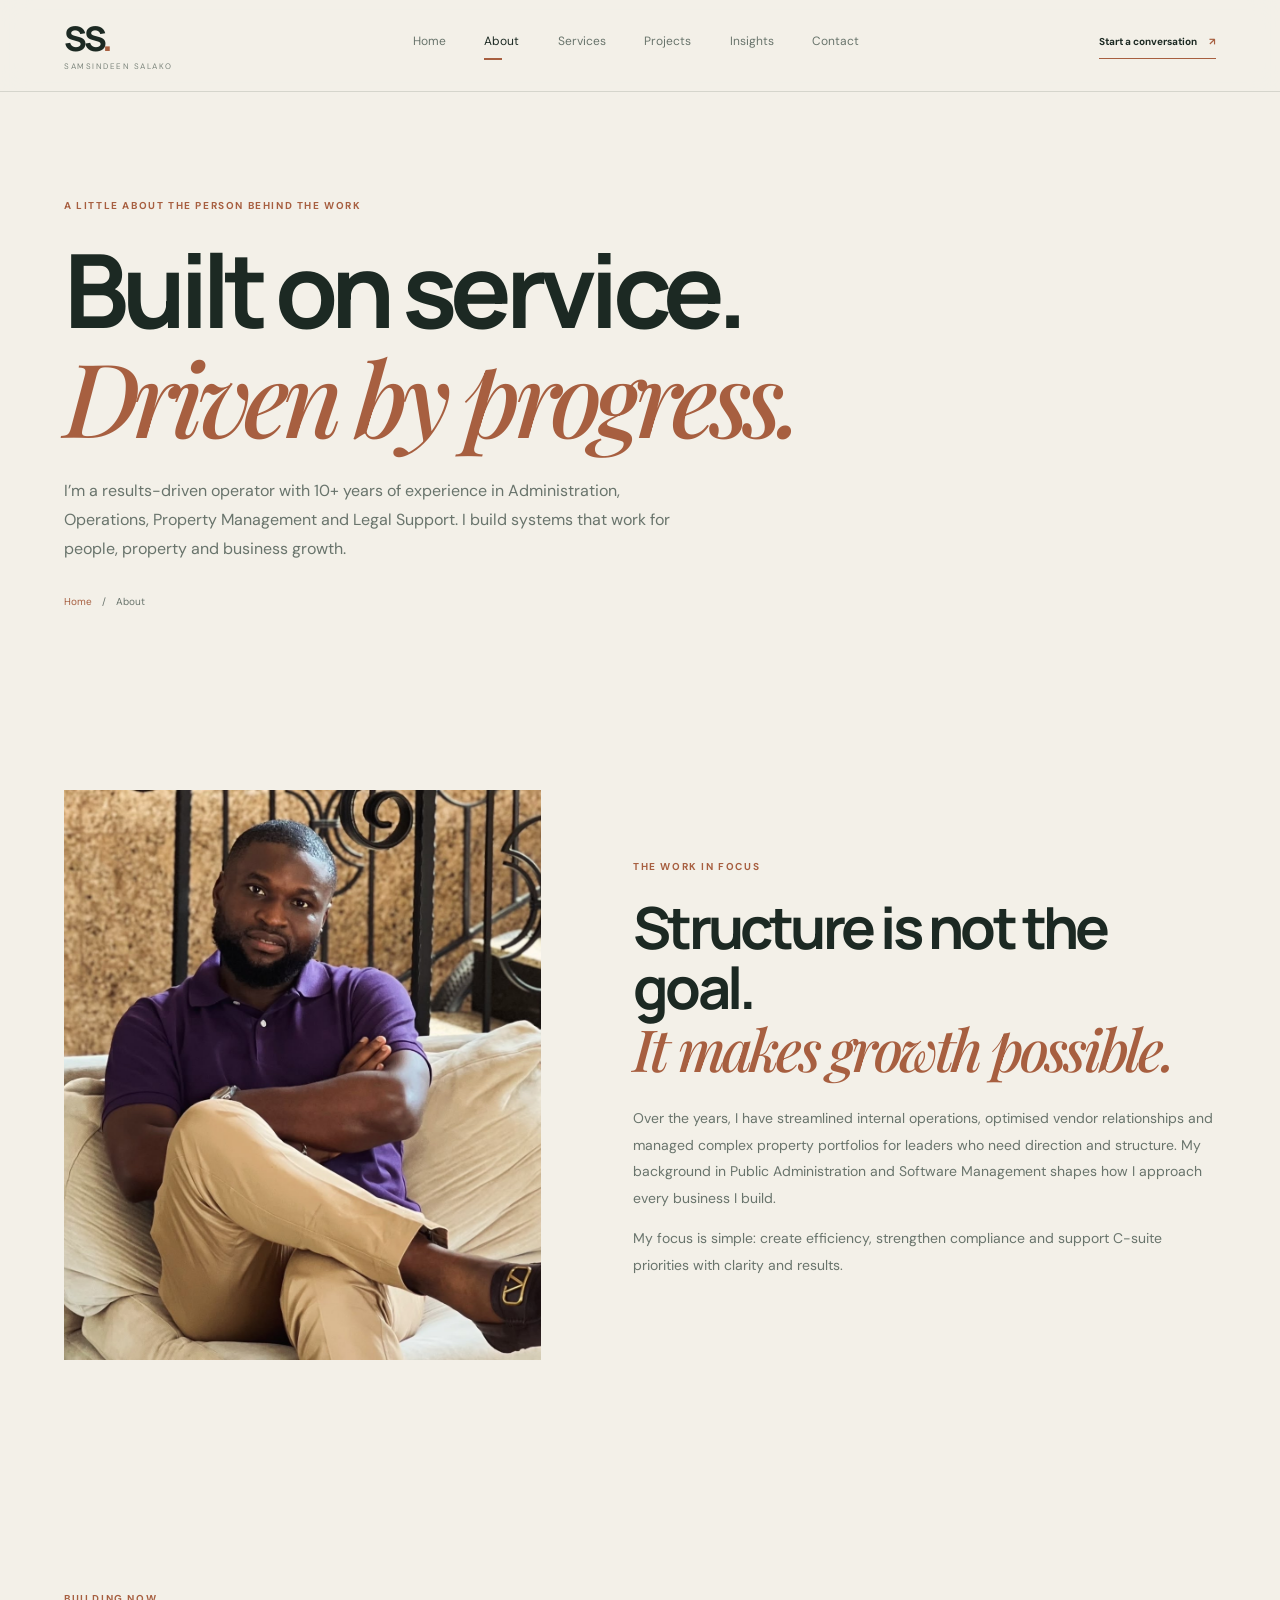
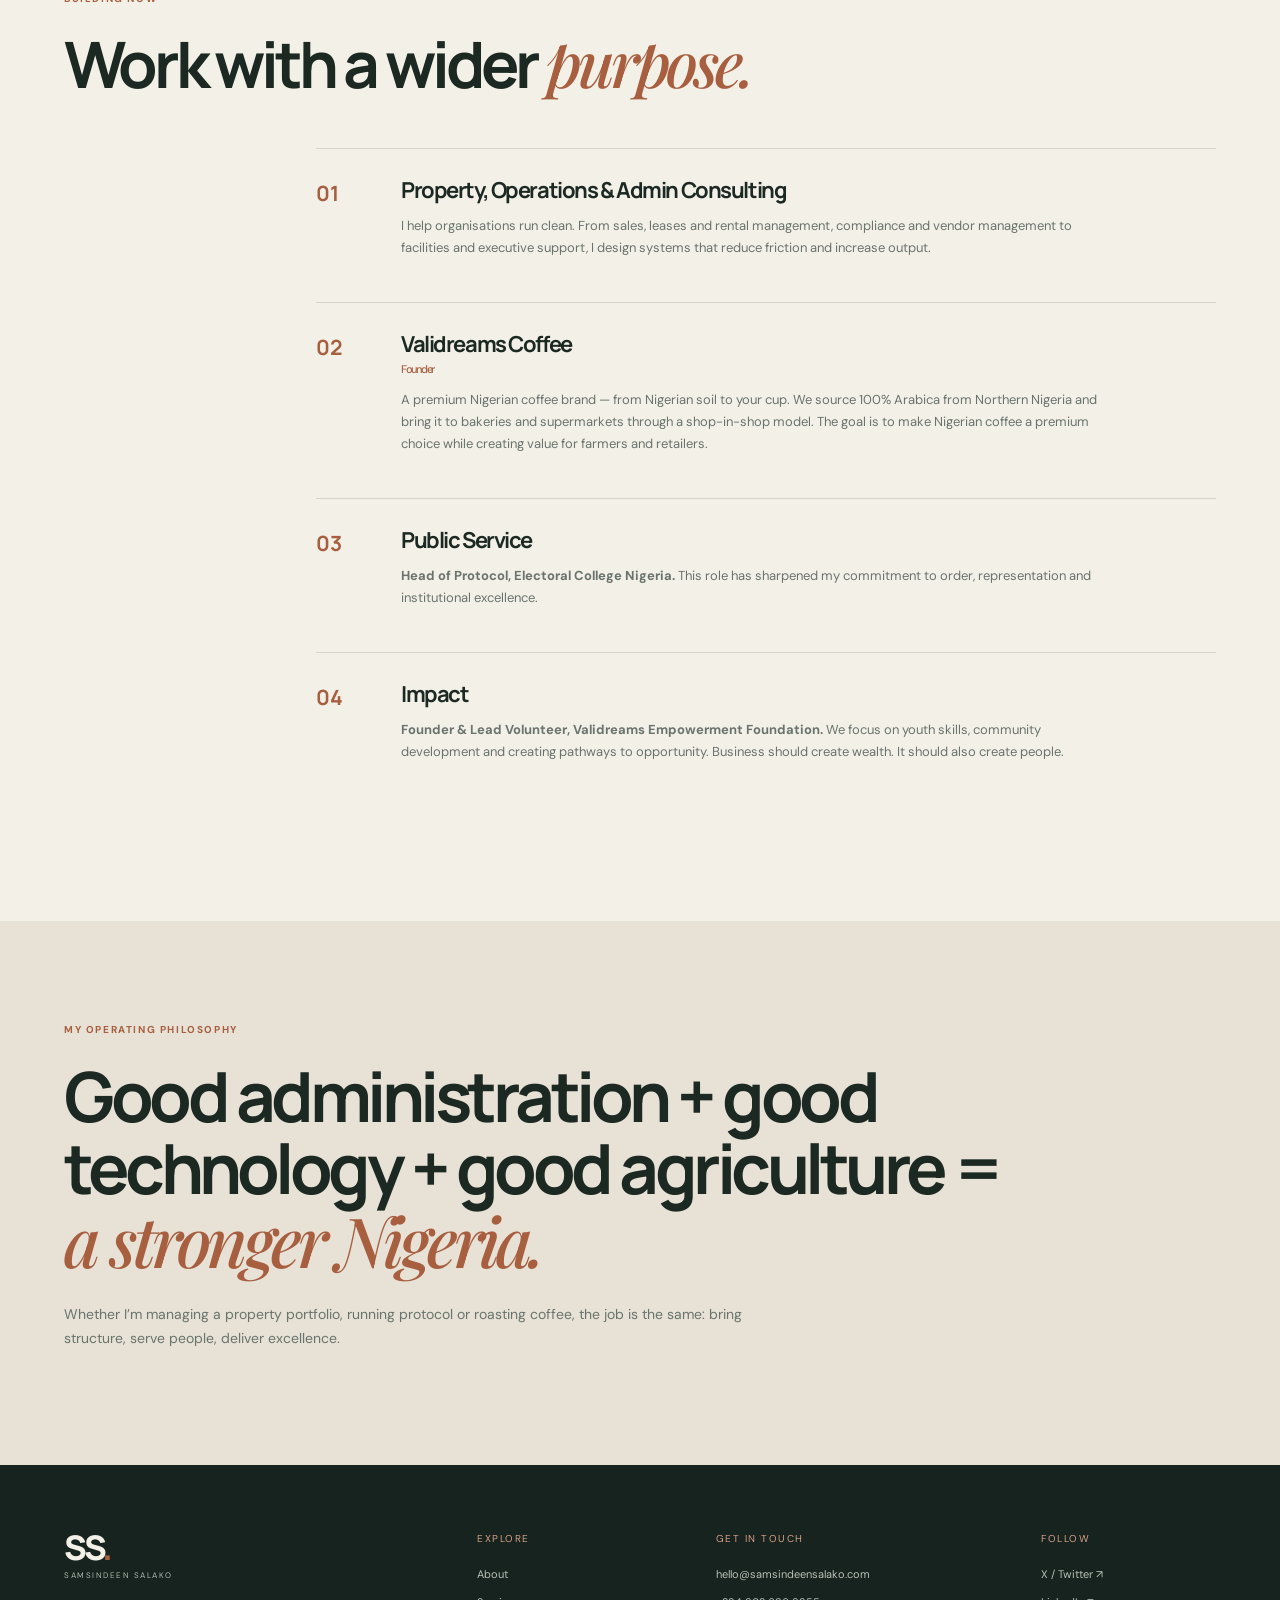
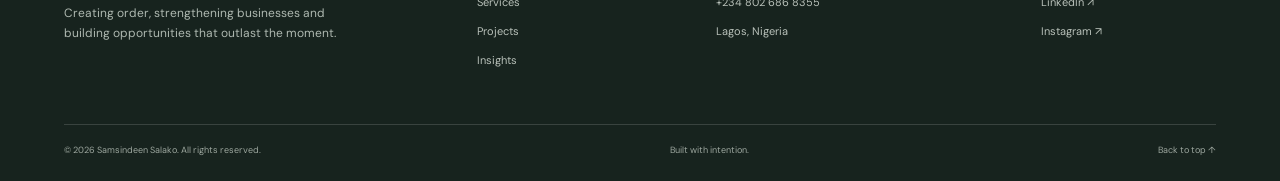
==== about.html @ 48bfdf28 "second commit" ====
<!doctype html>
<html lang="en">
<head>
    <meta charset="utf-8">
    <meta name="viewport" content="width=device-width, initial-scale=1">
    <meta name="description" content="Samsindeen Salako — business operations, property management, consulting and community impact.">
    <title>About — Samsindeen Salako</title>
    <link rel="preconnect" href="https://fonts.googleapis.com">
    <link rel="preconnect" href="https://fonts.gstatic.com" crossorigin>
    <link href="https://fonts.googleapis.com/css2?family=DM+Sans:wght@400;500;600;700&family=Manrope:wght@400;500;600;700;800&family=Playfair+Display:ital,wght@0,500;0,600;1,500&display=swap" rel="stylesheet">
    <link rel="stylesheet" href="css/style.css">
</head>
<body id="top">
<header class="site-header">
    <a class="brand" href="index.html" aria-label="Samsindeen Salako home">
        <span class="brand-mark">SS<span>.</span></span>
        <span class="brand-caption">SAMSINDEEN SALAKO</span>
    </a>

    <button class="menu-toggle" type="button" aria-label="Toggle navigation" aria-expanded="false">
        <span></span><span></span>
    </button>

    <nav class="main-nav" aria-label="Main navigation">
                    <a
                href="index.html"
                class=""
                            >Home</a>
                    <a
                href="about.html"
                class="active"
                aria-current="page"            >About</a>
                    <a
                href="services.html"
                class=""
                            >Services</a>
                    <a
                href="projects.html"
                class=""
                            >Projects</a>
                    <a
                href="insights.html"
                class=""
                            >Insights</a>
                    <a
                href="contact.html"
                class=""
                            >Contact</a>
            </nav>

    <a class="header-cta" href="contact.html">Start a conversation <span>↗</span></a>
</header>
<main>
        <section class="page-hero section-wrap">
        <p class="eyebrow">A little about the person behind the work</p>
        <h1>Built on service.<br><em>Driven by progress.</em></h1>
        <p class="page-lede">I’m a results-driven operator with 10+ years of experience in Administration, Operations, Property Management and Legal Support. I build systems that work for people, property and business growth.</p>
        <div class="breadcrumb">
            <a href="index.html">Home</a>
            <span>/</span>
            <span>About</span>
        </div>
    </section>
    
    <section class="section-wrap about-feature section-padding">
        <div class="image-frame about-portrait"><img src="assets/images/portrait-about.jpg" alt="Samsindeen Salako"></div>
        <div class="about-copy">
            <p class="eyebrow">The work in focus</p>
            <h2>Structure is not the goal.<br><em>It makes growth possible.</em></h2>
            <p>Over the years, I have streamlined internal operations, optimised vendor relationships and managed complex property portfolios for leaders who need direction and structure. My background in Public Administration and Software Management shapes how I approach every business I build.</p>
            <p>My focus is simple: create efficiency, strengthen compliance and support C-suite priorities with clarity and results.</p>
        </div>
    </section>

    <section class="section-wrap section-padding">
        <p class="eyebrow">Building now</p>
        <h2>Work with a wider <em>purpose.</em></h2>
        <div class="timeline">
            <article><span>01</span><div><h3>Property, Operations & Admin Consulting</h3><p>I help organisations run clean. From sales, leases and rental management, compliance and vendor management to facilities and executive support, I design systems that reduce friction and increase output.</p></div></article>
            <article><span>02</span><div><h3>Validreams Coffee <small>Founder</small></h3><p>A premium Nigerian coffee brand — from Nigerian soil to your cup. We source 100% Arabica from Northern Nigeria and bring it to bakeries and supermarkets through a shop-in-shop model. The goal is to make Nigerian coffee a premium choice while creating value for farmers and retailers.</p></div></article>
            <article><span>03</span><div><h3>Public Service</h3><p><strong>Head of Protocol, Electoral College Nigeria.</strong> This role has sharpened my commitment to order, representation and institutional excellence.</p></div></article>
            <article><span>04</span><div><h3>Impact</h3><p><strong>Founder & Lead Volunteer, Validreams Empowerment Foundation.</strong> We focus on youth skills, community development and creating pathways to opportunity. Business should create wealth. It should also create people.</p></div></article>
        </div>
    </section>

    <section class="belief-band">
        <div class="section-wrap">
            <p class="eyebrow">My operating philosophy</p>
            <h2>Good administration + good technology + good agriculture = <em>a stronger Nigeria.</em></h2>
            <p>Whether I’m managing a property portfolio, running protocol or roasting coffee, the job is the same: bring structure, serve people, deliver excellence.</p>
        </div>
    </section>
</main>
<footer class="site-footer">
    <div class="footer-main">
        <div class="footer-intro">
            <a class="brand brand-footer" href="index.html">
                <span class="brand-mark">SS<span>.</span></span>
                <span class="brand-caption">SAMSINDEEN SALAKO</span>
            </a>
            <p>Creating order, strengthening businesses and building opportunities that outlast the moment.</p>
        </div>

        <div class="footer-column">
            <span class="footer-label">Explore</span>
            <a href="about.html">About</a>
            <a href="services.html">Services</a>
            <a href="projects.html">Projects</a>
            <a href="insights.html">Insights</a>
        </div>

        <div class="footer-column">
            <span class="footer-label">Get in touch</span>
            <a href="mailto:hello@samsindeensalako.com">hello@samsindeensalako.com</a>
            <a href="tel:+2348026868355">+234 802 686 8355</a>
            <span>Lagos, Nigeria</span>
        </div>

        <div class="footer-column">
            <span class="footer-label">Follow</span>
            <a href="#" aria-label="X / Twitter">X / Twitter ↗</a>
            <a href="#" aria-label="LinkedIn">LinkedIn ↗</a>
            <a href="#" aria-label="Instagram">Instagram ↗</a>
        </div>
    </div>

    <div class="footer-bottom">
        <span>© 2026 Samsindeen Salako. All rights reserved.</span>
        <span>Built with intention.</span>
        <a href="#top">Back to top ↑</a>
    </div>
</footer>
<script src="js/main.js"></script>
</body>
</html>
---- css/style.css ----
/* Samsindeen Salako — new editorial design system */
:root{--paper:#f3f0e8;--paper-dark:#e7e1d6;--ink:#1c2923;--muted:#69746c;--copper:#a75f40;--line:#1c292322;--serif:"Playfair Display",Georgia,serif;--sans:"DM Sans",Arial,sans-serif;--display:"Manrope",Arial,sans-serif;--max:1200px}
*{box-sizing:border-box}html{scroll-behavior:smooth}body{margin:0;background:var(--paper);color:var(--ink);font:15px/1.7 var(--sans)}a{color:inherit;text-decoration:none}img{display:block;width:100%;height:100%;object-fit:cover}.section-wrap{width:min(var(--max),90%);margin-inline:auto}
.site-header{height:92px;padding:0 5%;display:flex;align-items:center;justify-content:space-between;border-bottom:1px solid var(--line);position:sticky;top:0;z-index:30;background:#f3f0e8ed;backdrop-filter:blur(14px)}.brand{display:flex;flex-direction:column;line-height:1}.brand-mark{font:800 34px/1 var(--display);letter-spacing:-.12em}.brand-mark span{color:var(--copper)}.brand-caption{font-size:8px;letter-spacing:.19em;color:#7d857d;margin-top:7px}.main-nav{display:flex;gap:clamp(18px,3vw,42px)}.main-nav a{font-size:12px;color:var(--muted)}.main-nav a.active,.main-nav a:hover{color:var(--ink)}.main-nav a.active:after{content:"";display:block;background:var(--copper);height:2px;width:18px;margin-top:7px}.header-cta{font-size:10px;font-weight:700;border-bottom:1px solid var(--copper);padding-bottom:8px}.header-cta span{color:var(--copper);margin-left:10px}.menu-toggle{display:none}
.eyebrow{font-size:10px;letter-spacing:.16em;font-weight:700;text-transform:uppercase;color:var(--copper);margin:0 0 22px}.eyebrow-line{display:inline-block;width:30px;height:1px;background:var(--copper);vertical-align:middle;margin-right:10px}h1,h2,h3{font-family:var(--display);line-height:1.04;letter-spacing:-.065em;margin-top:0}h1{font-size:clamp(54px,7.5vw,100px);margin-bottom:25px}h2{font-size:clamp(38px,5vw,65px);margin-bottom:25px}h1 em,h2 em,blockquote em{font-family:var(--serif);color:var(--copper);font-weight:500}
.hero{min-height:690px;display:grid;grid-template-columns:1.05fr .95fr;gap:6%;align-items:center;padding-top:55px;padding-bottom:75px}.hero-text,.hero-intro{font-size:17px;color:var(--muted);max-width:560px;line-height:1.85}.hero-intro strong{color:var(--ink)}.hero-actions{display:flex;align-items:center;gap:30px;margin-top:32px}.button{display:inline-flex;align-items:center;gap:28px;padding:15px 21px;font:700 11px var(--sans);border:0;cursor:pointer;transition:.25s}.button:hover{transform:translateY(-3px)}.button-dark{background:var(--ink);color:var(--paper)}.button-dark:hover{background:var(--copper)}.button-light{background:var(--paper);color:var(--ink)}.text-link{font-size:12px;font-weight:700;border-bottom:1px solid var(--copper);padding-bottom:7px}.text-link span{color:var(--copper);margin-left:9px}.hero-meta{display:flex;align-items:center;gap:13px;margin-top:75px;font-size:10px;color:var(--muted)}.hero-meta strong{color:var(--copper)}.hero-meta span{height:1px;width:40px;background:var(--line)}
.hero-visual{height:555px;position:relative;padding:0 5% 5% 10%}.image-frame{height:100%;position:relative;overflow:hidden;background:linear-gradient(140deg,#d7c7b6,#9ba397 55%,#45564c)}.image-frame img{position:absolute;inset:0;z-index:1}.image-placeholder{background:linear-gradient(140deg,#d7c7b6,#9ba397 55%,#45564c)!important}.image-placeholder-mark{position:absolute;inset:0;display:grid;place-items:center;color:#ffffff55;font:800 clamp(70px,13vw,150px) var(--display);letter-spacing:-.12em}.hero-image{clip-path:polygon(8% 0,100% 0,100% 91%,0 100%,0 10%)}.hero-note{position:absolute;right:-2%;bottom:0;background:var(--copper);color:white;padding:19px 23px;display:flex;align-items:center;gap:13px}.hero-note strong{font:700 36px var(--display)}.hero-note span{font-size:10px;line-height:1.4}.vertical-label{position:absolute;left:0;top:12%;writing-mode:vertical-rl;transform:rotate(180deg);font-size:8px;letter-spacing:.18em;color:var(--muted)}
.intro-band{background:var(--paper-dark);padding:65px 0}.intro-grid{display:grid;grid-template-columns:180px 1fr 50px;gap:4%;align-items:center}.intro-grid .eyebrow{margin:0}.intro-grid>p:nth-child(2){font:500 clamp(22px,3vw,37px)/1.4 var(--display);letter-spacing:-.04em;margin:0}.intro-grid em{font-family:var(--serif);color:var(--copper)}.round-link{border:1px solid var(--ink);width:46px;height:46px;border-radius:50%;display:grid;place-items:center;font-size:20px}.section-padding{padding-top:115px;padding-bottom:115px}.section-heading{display:flex;align-items:end;justify-content:space-between;margin-bottom:45px}.section-heading h2{margin:0}.section-heading>.text-link{margin-bottom:7px}.service-grid{display:grid;grid-template-columns:1fr 1fr;gap:18px}.service-card{padding:35px;min-height:320px;background:#e9e5dc;border:1px solid var(--line);position:relative;transition:.3s}.service-card:hover{transform:translateY(-5px);background:#e3d9cc}.card-number{position:absolute;right:30px;top:28px;color:var(--copper);font-size:11px}.service-symbol{display:block;font-size:36px;color:var(--copper);margin:20px 0 32px}.service-card h3{font-size:25px;margin-bottom:10px}.service-card p{font-size:13px;color:var(--muted);max-width:430px}.service-card>a{display:inline-block;font-size:10px;font-weight:700;color:var(--copper);margin-top:17px}
.venture-section{background:var(--ink);color:var(--paper);padding:110px 0}.venture-grid{display:grid;grid-template-columns:.9fr 1.1fr;gap:9%;align-items:center}.venture-visual .image-frame{height:570px}.image-caption{display:block;color:#aeb8b0;font-size:10px;margin-top:12px}.venture-copy h2{font-size:clamp(40px,5vw,62px)}.venture-copy h2 em{color:#d6a087}.venture-list{margin:40px 0}.venture-list article{display:grid;grid-template-columns:42px 1fr;gap:15px;border-top:1px solid #ffffff25;padding:20px 0}.venture-list article>span{color:#d6a087;font-size:12px}.venture-list h3{font-size:18px;margin:0 0 7px}.venture-list h3 small{display:block;font:400 10px var(--sans);color:#d6a087;margin-top:5px}.venture-list p{font-size:12px;color:#b7c0b9;margin:0}.text-link-light{color:var(--paper)}
.quote-section{text-align:center;padding-top:115px;padding-bottom:125px}.quote-section .eyebrow{margin-bottom:30px}.quote-section blockquote{font:500 clamp(34px,5vw,64px)/1.25 var(--display);letter-spacing:-.06em;max-width:950px;margin:0 auto 24px}.quote-section>span{font-size:11px;color:var(--muted)}
.article-grid{display:grid;grid-template-columns:repeat(3,1fr);gap:22px}.article-card{display:block;border-bottom:1px solid var(--line);padding-bottom:20px;transition:.3s}.article-card:hover{transform:translateY(-5px)}.article-image{height:250px;margin-bottom:20px}.article-card>.eyebrow{font-size:9px;margin-bottom:10px}.article-card h3{font-size:20px;margin:10px 0}.article-card p{font-size:12px;color:var(--muted)}.article-link{display:inline-block;font-size:10px;font-weight:700;color:var(--copper);margin-top:12px}
.closing-cta{background:var(--copper);color:#fff;overflow:hidden}.closing-inner{padding-top:95px;padding-bottom:105px;position:relative}.closing-cta .eyebrow{color:#f0d6c9}.closing-cta h2{font-size:clamp(55px,8vw,100px);margin-bottom:30px}.closing-cta h2 em{color:#f1d7ca}.cta-watermark{position:absolute;right:2%;top:5%;font:800 clamp(150px,25vw,320px) var(--display);letter-spacing:-.12em;color:#ffffff13}
.site-footer{background:#17231e;color:var(--paper);padding:65px 5% 22px}.footer-main{width:min(var(--max),100%);margin:auto;display:grid;grid-template-columns:2fr 1fr 1.5fr 1fr;gap:5vw;padding-bottom:55px}.brand-footer .brand-caption{color:#aeb8b0}.footer-intro p{max-width:290px;color:#aeb8b0;font-size:12px;margin-top:24px}.footer-column{display:flex;flex-direction:column;gap:10px}.footer-label{font-size:10px;letter-spacing:.15em;color:#d6a087;margin-bottom:8px;text-transform:uppercase}.footer-column a,.footer-column>span:not(.footer-label){font-size:11px;color:#b9c1ba}.footer-bottom{width:min(var(--max),100%);margin:auto;border-top:1px solid #ffffff25;padding-top:18px;display:flex;justify-content:space-between;color:#9da79f;font-size:9px}
.page-hero{padding-top:105px;padding-bottom:65px}.page-hero h1{font-size:clamp(55px,8vw,104px)}.page-lede{font-size:16px;line-height:1.8;color:var(--muted);max-width:640px}.breadcrumb{display:flex;gap:10px;font-size:10px;color:var(--muted);margin-top:30px}.breadcrumb a{color:var(--copper)}
.about-feature{display:grid;grid-template-columns:.9fr 1.1fr;gap:8%;align-items:center}.about-portrait{height:570px}.about-copy h2{font-size:clamp(38px,4.7vw,58px)}.about-copy p:not(.eyebrow){font-size:14px;line-height:1.9;color:var(--muted)}.timeline{max-width:900px;margin:50px 0 0 auto}.timeline article{display:grid;grid-template-columns:65px 1fr;gap:20px;padding:30px 0;border-top:1px solid var(--line)}.timeline article>span{color:var(--copper);font:700 21px var(--display)}.timeline h3{font-size:22px;margin:0 0 10px}.timeline h3 small{display:block;color:var(--copper);font:500 11px var(--sans);margin-top:6px}.timeline p{font-size:13px;color:var(--muted);max-width:720px}.belief-band{background:var(--paper-dark);padding:100px 0}.belief-band h2{max-width:950px;font-size:clamp(38px,5.4vw,70px)}.belief-band p:not(.eyebrow){max-width:700px;color:var(--muted);font-size:14px}
.service-details{padding-bottom:100px}.service-detail{padding:45px 0 60px;border-top:1px solid var(--line)}.service-detail-top{display:flex;justify-content:space-between;color:var(--copper);font-size:11px}.service-detail-top strong{font-size:35px}.service-detail h2{font-size:clamp(38px,5vw,62px);margin:12px 0}.service-lede{font-size:17px;color:var(--muted);max-width:680px}.detail-columns{display:grid;grid-template-columns:1fr 1fr;gap:8%;margin:38px 0}.detail-columns .eyebrow{margin-bottom:10px}.detail-columns p{font-size:13px;color:var(--muted);line-height:1.9}.approach-band{background:var(--ink);color:var(--paper);padding:85px 0;text-align:center}.approach-band h2 em{color:#d6a087}.approach-band p:last-child{max-width:750px;margin:auto;color:#b7c0b9;font-size:13px}
.project-gallery{display:grid;grid-template-columns:1fr 1fr;gap:70px 5%;padding-bottom:110px}.project-tile{margin:0}.project-tile:nth-child(even){margin-top:100px}.project-tile .image-frame{height:clamp(350px,43vw,550px)}.project-tile figcaption{display:flex;justify-content:space-between;padding-top:12px;font-size:11px;color:var(--muted)}.project-tile figcaption span:first-child{color:var(--copper);font-weight:700}
.insights-intro{display:flex;justify-content:space-between;border-bottom:1px solid var(--line);padding-bottom:16px;margin-bottom:32px}.insights-intro .eyebrow{margin:0}.insights-intro p{font:500 20px var(--display);margin:0}.article-grid-six{row-gap:50px}.article-hero{padding-top:95px}.article-hero h1{font-size:clamp(48px,7vw,86px);max-width:950px}.article-cover{height:500px;margin-top:45px}.article-body{max-width:720px;margin:auto;padding:75px 20px 110px}.article-body p{font-size:15px;line-height:2;color:var(--muted);margin-bottom:25px}.article-body h2{font-size:36px;margin-top:45px}
.contact-layout{display:grid;grid-template-columns:.9fr 1.1fr;gap:8%;padding-top:20px;padding-bottom:90px}.contact-portrait{height:620px}.contact-details{display:flex;flex-direction:column;gap:9px;padding-top:20px}.contact-details a{font-size:13px;font-weight:700}.contact-details>span:last-child,.muted{font-size:12px;color:var(--muted)}.contact-form-wrap h2{font-size:clamp(42px,5vw,64px)}.contact-form{display:grid;gap:18px;margin-top:30px}.contact-form label{font-size:10px;font-weight:700;letter-spacing:.08em;text-transform:uppercase}.contact-form input,.contact-form textarea{display:block;width:100%;margin-top:8px;padding:15px;background:transparent;border:1px solid #1c292344;font:13px var(--sans);color:var(--ink);outline:none}.contact-form input:focus,.contact-form textarea:focus{border-color:var(--copper)}.contact-form textarea{resize:vertical}.contact-form button{justify-self:start}.contact-form small{font-size:10px;color:var(--muted)}.form-message{padding:12px;background:#f1dfd5;color:#7b3d26;font-size:12px}.form-message.success{background:#dce8dd;color:#2b593d}
@media(max-width:850px){.site-header{height:78px}.main-nav{gap:15px}.header-cta{display:none}.hero{min-height:0}.hero-visual{height:470px}.intro-grid{grid-template-columns:1fr 45px}.intro-grid .eyebrow{grid-column:1/-1}.footer-main{grid-template-columns:1.5fr 1fr 1fr}.footer-column:last-child{grid-column:2}.about-feature{gap:5%}.contact-layout{gap:5%}}
@media(max-width:650px){.section-wrap{width:calc(100% - 40px)}.site-header{padding:0 20px}.menu-toggle{display:flex;flex-direction:column;gap:6px;background:none;border:0;padding:10px}.menu-toggle span{width:24px;height:1px;background:var(--ink)}.main-nav{position:absolute;top:78px;left:0;right:0;background:var(--paper);display:flex;flex-direction:column;gap:0;max-height:0;overflow:hidden;padding:0 20px;transition:.3s}.main-nav.is-open{max-height:380px;padding:12px 20px 20px;border-bottom:1px solid var(--line)}.main-nav a{padding:12px 0;border-bottom:1px solid var(--line)}.main-nav a.active:after{display:none}.hero{display:flex;flex-direction:column;align-items:stretch;padding-top:55px;gap:35px}.hero h1{font-size:clamp(48px,13vw,70px)}.hero-intro{font-size:15px}.hero-visual{height:420px;padding-left:7%}.hero-meta{margin-top:45px;flex-wrap:wrap}.intro-band{padding:42px 0}.intro-grid{grid-template-columns:1fr 45px;gap:16px}.intro-grid>p:nth-child(2){font-size:23px}.section-padding{padding:75px 0}.section-heading{display:block}.section-heading h2{font-size:42px}.section-heading>.text-link{display:inline-block;margin-top:22px}.service-grid,.article-grid{grid-template-columns:1fr}.service-card{min-height:270px;padding:28px}.venture-section{padding:75px 0}.venture-grid{grid-template-columns:1fr;gap:40px}.venture-visual .image-frame{height:420px}.venture-copy h2{font-size:42px}.quote-section{padding:75px 0}.quote-section blockquote{font-size:34px}.closing-inner{padding:75px 0}.closing-cta h2{font-size:58px}.cta-watermark{font-size:160px;top:55%}.footer-main{grid-template-columns:1fr 1fr;gap:32px 18px}.footer-intro{grid-column:1/-1}.footer-column:last-child{grid-column:auto}.footer-bottom{flex-wrap:wrap;gap:10px;line-height:1.8}.page-hero{padding-top:70px;padding-bottom:45px}.page-hero h1{font-size:clamp(49px,13vw,72px)}.page-lede{font-size:14px}.about-feature{grid-template-columns:1fr;gap:35px}.about-portrait{height:420px}.about-copy h2{font-size:39px}.timeline article{grid-template-columns:40px 1fr;gap:12px}.timeline h3{font-size:18px}.belief-band{padding:75px 0}.belief-band h2{font-size:40px}.service-details{padding-bottom:70px}.service-detail{padding:35px 0 45px}.service-detail h2{font-size:38px}.detail-columns{grid-template-columns:1fr;gap:12px}.project-gallery{grid-template-columns:1fr;gap:35px;padding-bottom:75px}.project-tile:nth-child(even){margin-top:0}.project-tile .image-frame{height:420px}.insights-intro{display:block}.insights-intro p{font-size:17px;margin-top:10px}.article-grid-six{row-gap:35px}.article-hero{padding-top:70px}.article-hero h1{font-size:45px}.article-cover{height:330px}.article-body{padding:55px 20px 80px}.contact-layout{grid-template-columns:1fr;gap:35px;padding-bottom:65px}.contact-portrait{height:420px}.contact-form-wrap h2{font-size:46px}}
@media(prefers-reduced-motion:reduce){html{scroll-behavior:auto}*,*:before,*:after{transition:none!important;animation:none!important}}
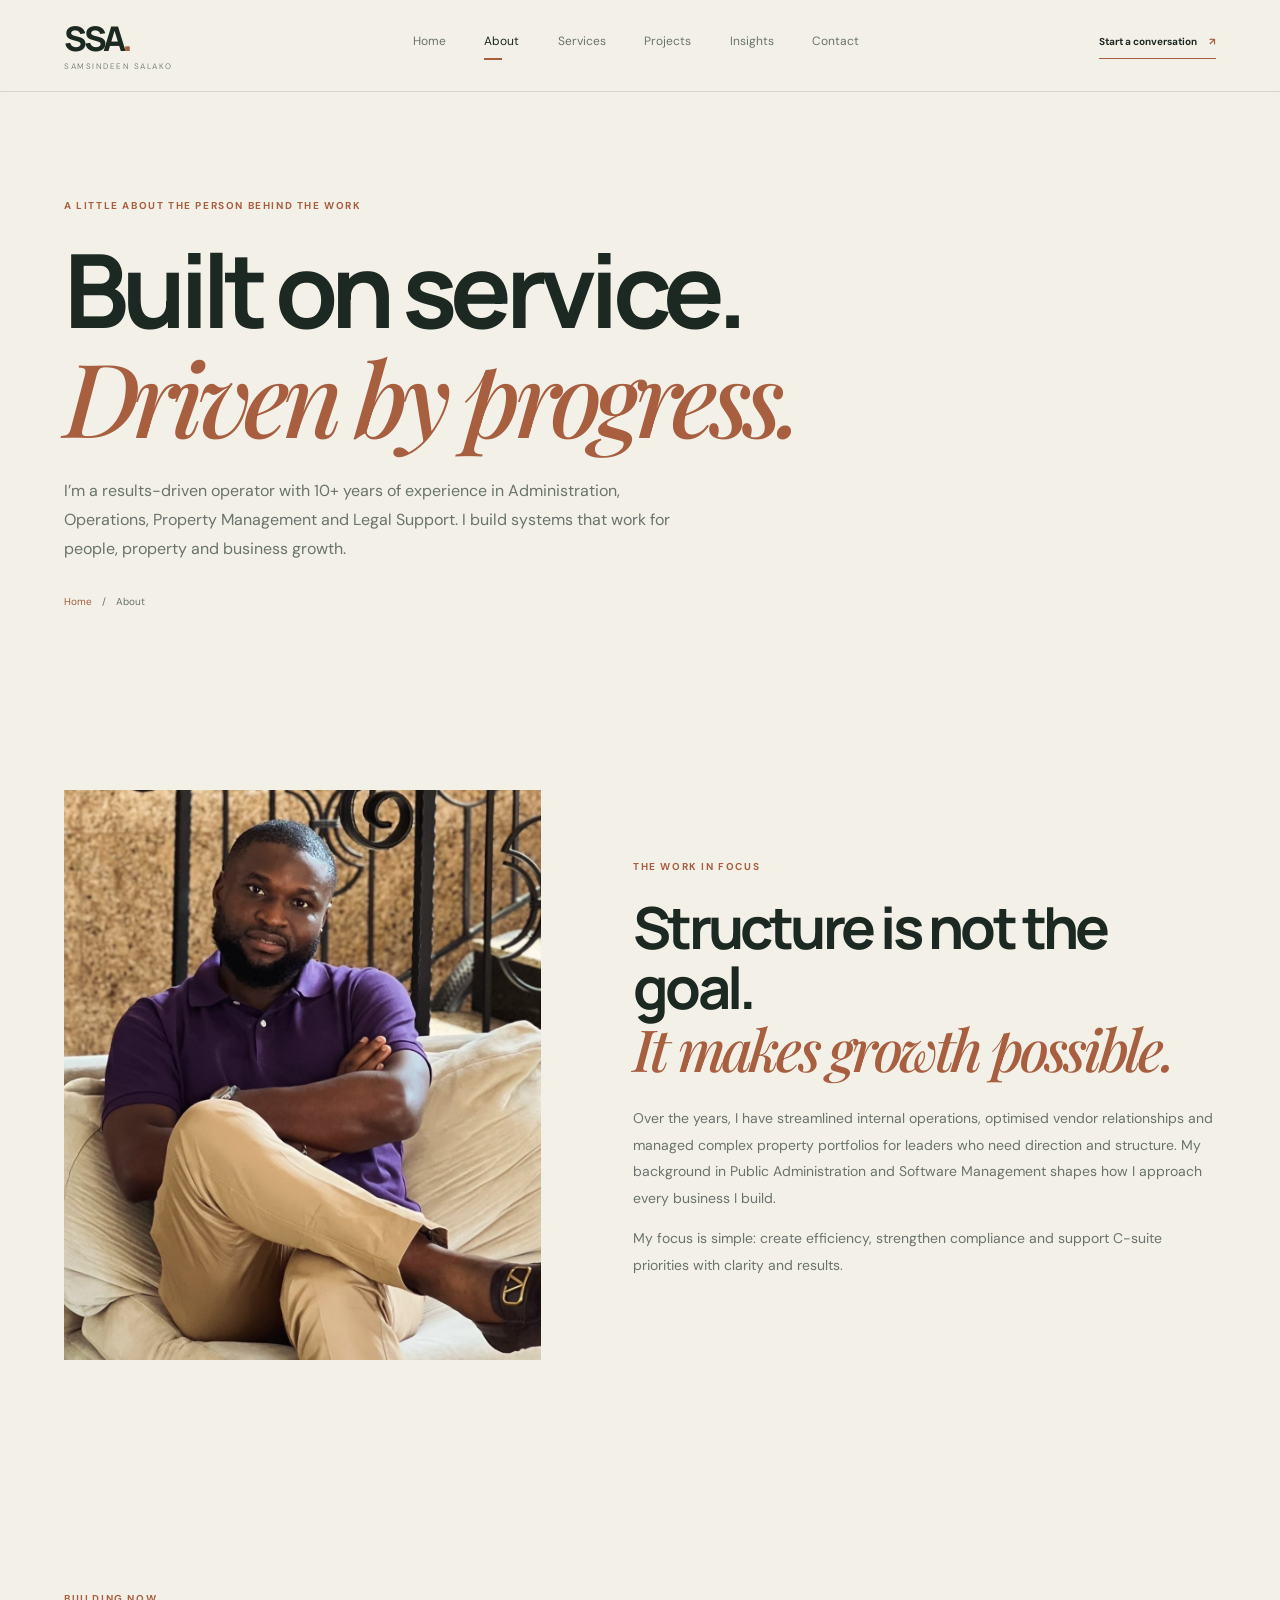
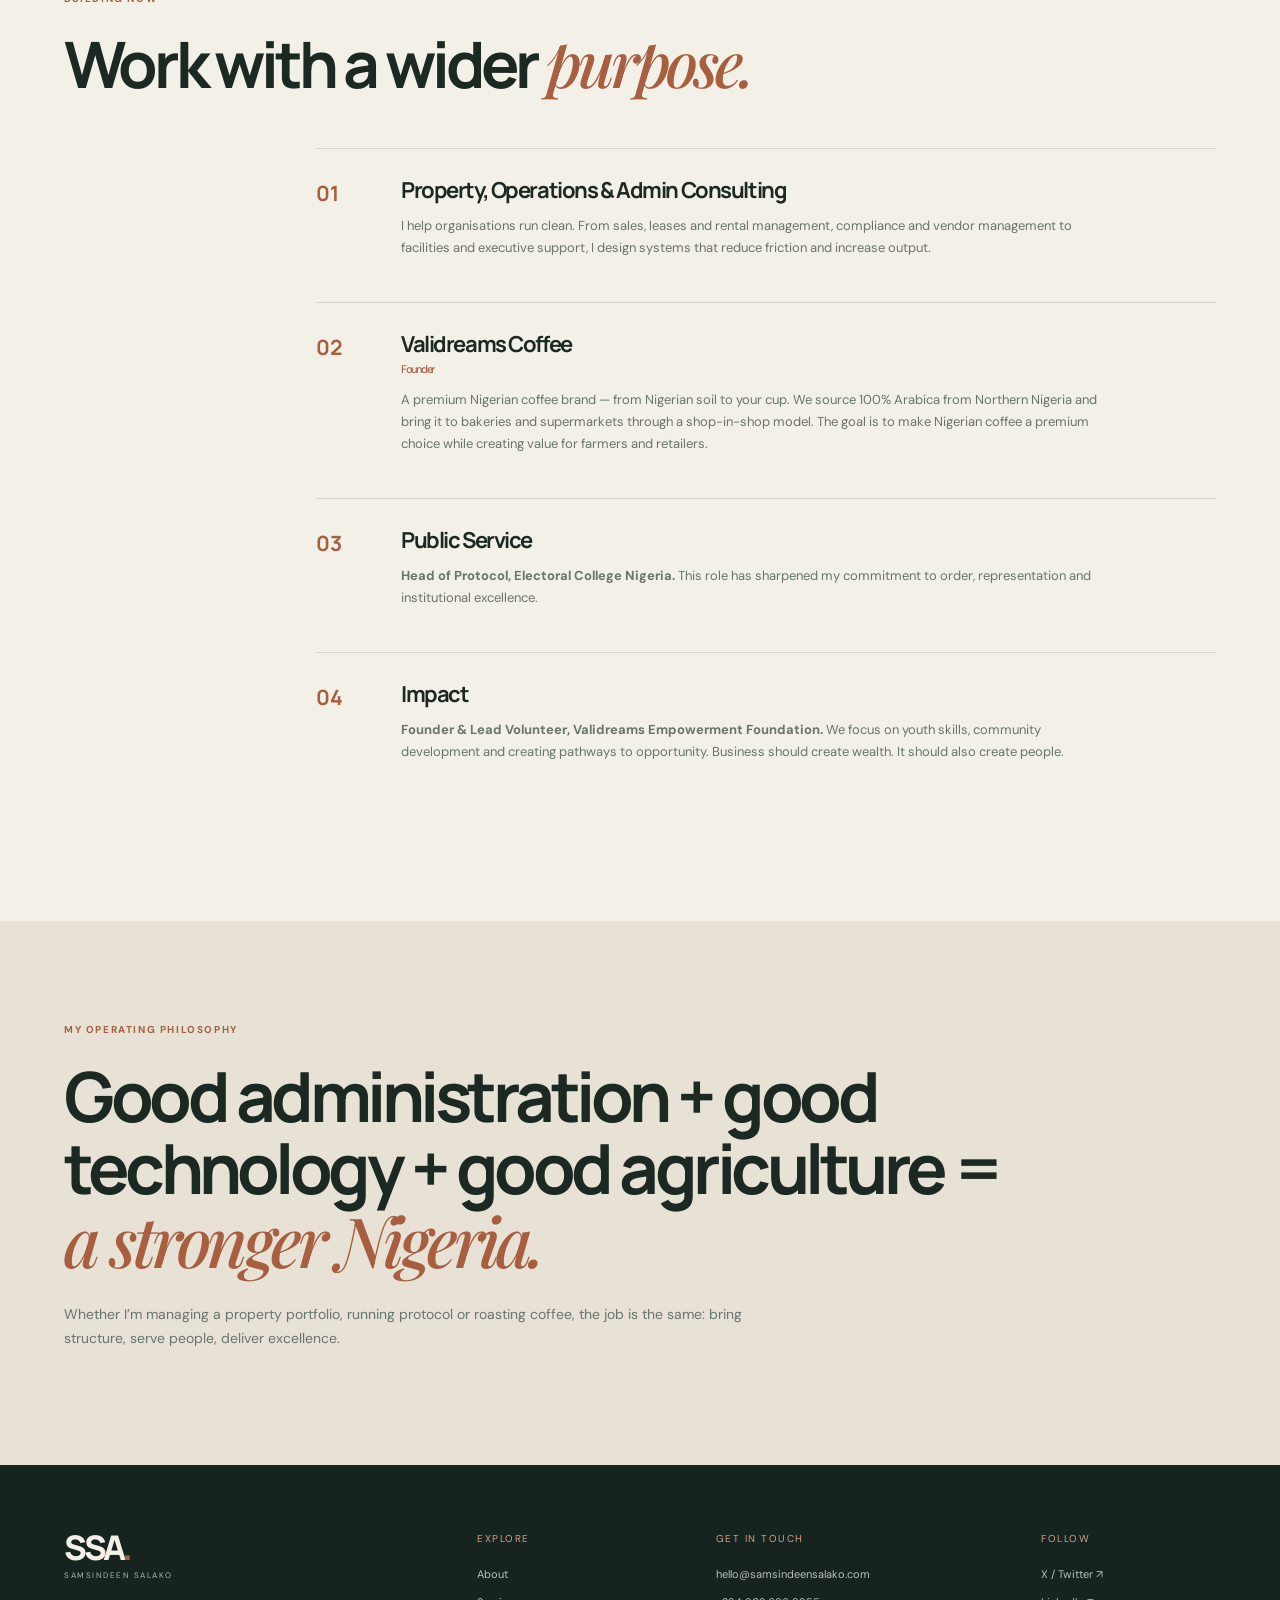
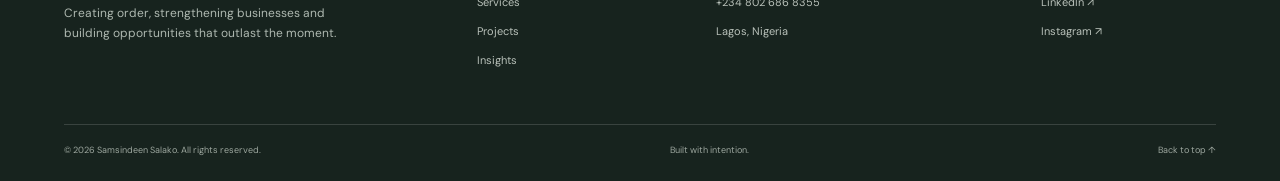
==== commit 90ffbd4e: "third commit" ====
--- a/about.html
+++ b/about.html
@@ -13,7 +13,7 @@
 <body id="top">
 <header class="site-header">
     <a class="brand" href="index.html" aria-label="Samsindeen Salako home">
-        <span class="brand-mark">SS<span>.</span></span>
+        <span class="brand-mark">SSA<span>.</span></span>
         <span class="brand-caption">SAMSINDEEN SALAKO</span>
     </a>
 
@@ -95,7 +95,7 @@
     <div class="footer-main">
         <div class="footer-intro">
             <a class="brand brand-footer" href="index.html">
-                <span class="brand-mark">SS<span>.</span></span>
+                <span class="brand-mark">SSA<span>.</span></span>
                 <span class="brand-caption">SAMSINDEEN SALAKO</span>
             </a>
             <p>Creating order, strengthening businesses and building opportunities that outlast the moment.</p>
--- a/css/style.css
+++ b/css/style.css
@@ -1,22 +1,1347 @@
 /* Samsindeen Salako — new editorial design system */
-:root{--paper:#f3f0e8;--paper-dark:#e7e1d6;--ink:#1c2923;--muted:#69746c;--copper:#a75f40;--line:#1c292322;--serif:"Playfair Display",Georgia,serif;--sans:"DM Sans",Arial,sans-serif;--display:"Manrope",Arial,sans-serif;--max:1200px}
-*{box-sizing:border-box}html{scroll-behavior:smooth}body{margin:0;background:var(--paper);color:var(--ink);font:15px/1.7 var(--sans)}a{color:inherit;text-decoration:none}img{display:block;width:100%;height:100%;object-fit:cover}.section-wrap{width:min(var(--max),90%);margin-inline:auto}
-.site-header{height:92px;padding:0 5%;display:flex;align-items:center;justify-content:space-between;border-bottom:1px solid var(--line);position:sticky;top:0;z-index:30;background:#f3f0e8ed;backdrop-filter:blur(14px)}.brand{display:flex;flex-direction:column;line-height:1}.brand-mark{font:800 34px/1 var(--display);letter-spacing:-.12em}.brand-mark span{color:var(--copper)}.brand-caption{font-size:8px;letter-spacing:.19em;color:#7d857d;margin-top:7px}.main-nav{display:flex;gap:clamp(18px,3vw,42px)}.main-nav a{font-size:12px;color:var(--muted)}.main-nav a.active,.main-nav a:hover{color:var(--ink)}.main-nav a.active:after{content:"";display:block;background:var(--copper);height:2px;width:18px;margin-top:7px}.header-cta{font-size:10px;font-weight:700;border-bottom:1px solid var(--copper);padding-bottom:8px}.header-cta span{color:var(--copper);margin-left:10px}.menu-toggle{display:none}
-.eyebrow{font-size:10px;letter-spacing:.16em;font-weight:700;text-transform:uppercase;color:var(--copper);margin:0 0 22px}.eyebrow-line{display:inline-block;width:30px;height:1px;background:var(--copper);vertical-align:middle;margin-right:10px}h1,h2,h3{font-family:var(--display);line-height:1.04;letter-spacing:-.065em;margin-top:0}h1{font-size:clamp(54px,7.5vw,100px);margin-bottom:25px}h2{font-size:clamp(38px,5vw,65px);margin-bottom:25px}h1 em,h2 em,blockquote em{font-family:var(--serif);color:var(--copper);font-weight:500}
-.hero{min-height:690px;display:grid;grid-template-columns:1.05fr .95fr;gap:6%;align-items:center;padding-top:55px;padding-bottom:75px}.hero-text,.hero-intro{font-size:17px;color:var(--muted);max-width:560px;line-height:1.85}.hero-intro strong{color:var(--ink)}.hero-actions{display:flex;align-items:center;gap:30px;margin-top:32px}.button{display:inline-flex;align-items:center;gap:28px;padding:15px 21px;font:700 11px var(--sans);border:0;cursor:pointer;transition:.25s}.button:hover{transform:translateY(-3px)}.button-dark{background:var(--ink);color:var(--paper)}.button-dark:hover{background:var(--copper)}.button-light{background:var(--paper);color:var(--ink)}.text-link{font-size:12px;font-weight:700;border-bottom:1px solid var(--copper);padding-bottom:7px}.text-link span{color:var(--copper);margin-left:9px}.hero-meta{display:flex;align-items:center;gap:13px;margin-top:75px;font-size:10px;color:var(--muted)}.hero-meta strong{color:var(--copper)}.hero-meta span{height:1px;width:40px;background:var(--line)}
-.hero-visual{height:555px;position:relative;padding:0 5% 5% 10%}.image-frame{height:100%;position:relative;overflow:hidden;background:linear-gradient(140deg,#d7c7b6,#9ba397 55%,#45564c)}.image-frame img{position:absolute;inset:0;z-index:1}.image-placeholder{background:linear-gradient(140deg,#d7c7b6,#9ba397 55%,#45564c)!important}.image-placeholder-mark{position:absolute;inset:0;display:grid;place-items:center;color:#ffffff55;font:800 clamp(70px,13vw,150px) var(--display);letter-spacing:-.12em}.hero-image{clip-path:polygon(8% 0,100% 0,100% 91%,0 100%,0 10%)}.hero-note{position:absolute;right:-2%;bottom:0;background:var(--copper);color:white;padding:19px 23px;display:flex;align-items:center;gap:13px}.hero-note strong{font:700 36px var(--display)}.hero-note span{font-size:10px;line-height:1.4}.vertical-label{position:absolute;left:0;top:12%;writing-mode:vertical-rl;transform:rotate(180deg);font-size:8px;letter-spacing:.18em;color:var(--muted)}
-.intro-band{background:var(--paper-dark);padding:65px 0}.intro-grid{display:grid;grid-template-columns:180px 1fr 50px;gap:4%;align-items:center}.intro-grid .eyebrow{margin:0}.intro-grid>p:nth-child(2){font:500 clamp(22px,3vw,37px)/1.4 var(--display);letter-spacing:-.04em;margin:0}.intro-grid em{font-family:var(--serif);color:var(--copper)}.round-link{border:1px solid var(--ink);width:46px;height:46px;border-radius:50%;display:grid;place-items:center;font-size:20px}.section-padding{padding-top:115px;padding-bottom:115px}.section-heading{display:flex;align-items:end;justify-content:space-between;margin-bottom:45px}.section-heading h2{margin:0}.section-heading>.text-link{margin-bottom:7px}.service-grid{display:grid;grid-template-columns:1fr 1fr;gap:18px}.service-card{padding:35px;min-height:320px;background:#e9e5dc;border:1px solid var(--line);position:relative;transition:.3s}.service-card:hover{transform:translateY(-5px);background:#e3d9cc}.card-number{position:absolute;right:30px;top:28px;color:var(--copper);font-size:11px}.service-symbol{display:block;font-size:36px;color:var(--copper);margin:20px 0 32px}.service-card h3{font-size:25px;margin-bottom:10px}.service-card p{font-size:13px;color:var(--muted);max-width:430px}.service-card>a{display:inline-block;font-size:10px;font-weight:700;color:var(--copper);margin-top:17px}
-.venture-section{background:var(--ink);color:var(--paper);padding:110px 0}.venture-grid{display:grid;grid-template-columns:.9fr 1.1fr;gap:9%;align-items:center}.venture-visual .image-frame{height:570px}.image-caption{display:block;color:#aeb8b0;font-size:10px;margin-top:12px}.venture-copy h2{font-size:clamp(40px,5vw,62px)}.venture-copy h2 em{color:#d6a087}.venture-list{margin:40px 0}.venture-list article{display:grid;grid-template-columns:42px 1fr;gap:15px;border-top:1px solid #ffffff25;padding:20px 0}.venture-list article>span{color:#d6a087;font-size:12px}.venture-list h3{font-size:18px;margin:0 0 7px}.venture-list h3 small{display:block;font:400 10px var(--sans);color:#d6a087;margin-top:5px}.venture-list p{font-size:12px;color:#b7c0b9;margin:0}.text-link-light{color:var(--paper)}
-.quote-section{text-align:center;padding-top:115px;padding-bottom:125px}.quote-section .eyebrow{margin-bottom:30px}.quote-section blockquote{font:500 clamp(34px,5vw,64px)/1.25 var(--display);letter-spacing:-.06em;max-width:950px;margin:0 auto 24px}.quote-section>span{font-size:11px;color:var(--muted)}
-.article-grid{display:grid;grid-template-columns:repeat(3,1fr);gap:22px}.article-card{display:block;border-bottom:1px solid var(--line);padding-bottom:20px;transition:.3s}.article-card:hover{transform:translateY(-5px)}.article-image{height:250px;margin-bottom:20px}.article-card>.eyebrow{font-size:9px;margin-bottom:10px}.article-card h3{font-size:20px;margin:10px 0}.article-card p{font-size:12px;color:var(--muted)}.article-link{display:inline-block;font-size:10px;font-weight:700;color:var(--copper);margin-top:12px}
-.closing-cta{background:var(--copper);color:#fff;overflow:hidden}.closing-inner{padding-top:95px;padding-bottom:105px;position:relative}.closing-cta .eyebrow{color:#f0d6c9}.closing-cta h2{font-size:clamp(55px,8vw,100px);margin-bottom:30px}.closing-cta h2 em{color:#f1d7ca}.cta-watermark{position:absolute;right:2%;top:5%;font:800 clamp(150px,25vw,320px) var(--display);letter-spacing:-.12em;color:#ffffff13}
-.site-footer{background:#17231e;color:var(--paper);padding:65px 5% 22px}.footer-main{width:min(var(--max),100%);margin:auto;display:grid;grid-template-columns:2fr 1fr 1.5fr 1fr;gap:5vw;padding-bottom:55px}.brand-footer .brand-caption{color:#aeb8b0}.footer-intro p{max-width:290px;color:#aeb8b0;font-size:12px;margin-top:24px}.footer-column{display:flex;flex-direction:column;gap:10px}.footer-label{font-size:10px;letter-spacing:.15em;color:#d6a087;margin-bottom:8px;text-transform:uppercase}.footer-column a,.footer-column>span:not(.footer-label){font-size:11px;color:#b9c1ba}.footer-bottom{width:min(var(--max),100%);margin:auto;border-top:1px solid #ffffff25;padding-top:18px;display:flex;justify-content:space-between;color:#9da79f;font-size:9px}
-.page-hero{padding-top:105px;padding-bottom:65px}.page-hero h1{font-size:clamp(55px,8vw,104px)}.page-lede{font-size:16px;line-height:1.8;color:var(--muted);max-width:640px}.breadcrumb{display:flex;gap:10px;font-size:10px;color:var(--muted);margin-top:30px}.breadcrumb a{color:var(--copper)}
-.about-feature{display:grid;grid-template-columns:.9fr 1.1fr;gap:8%;align-items:center}.about-portrait{height:570px}.about-copy h2{font-size:clamp(38px,4.7vw,58px)}.about-copy p:not(.eyebrow){font-size:14px;line-height:1.9;color:var(--muted)}.timeline{max-width:900px;margin:50px 0 0 auto}.timeline article{display:grid;grid-template-columns:65px 1fr;gap:20px;padding:30px 0;border-top:1px solid var(--line)}.timeline article>span{color:var(--copper);font:700 21px var(--display)}.timeline h3{font-size:22px;margin:0 0 10px}.timeline h3 small{display:block;color:var(--copper);font:500 11px var(--sans);margin-top:6px}.timeline p{font-size:13px;color:var(--muted);max-width:720px}.belief-band{background:var(--paper-dark);padding:100px 0}.belief-band h2{max-width:950px;font-size:clamp(38px,5.4vw,70px)}.belief-band p:not(.eyebrow){max-width:700px;color:var(--muted);font-size:14px}
-.service-details{padding-bottom:100px}.service-detail{padding:45px 0 60px;border-top:1px solid var(--line)}.service-detail-top{display:flex;justify-content:space-between;color:var(--copper);font-size:11px}.service-detail-top strong{font-size:35px}.service-detail h2{font-size:clamp(38px,5vw,62px);margin:12px 0}.service-lede{font-size:17px;color:var(--muted);max-width:680px}.detail-columns{display:grid;grid-template-columns:1fr 1fr;gap:8%;margin:38px 0}.detail-columns .eyebrow{margin-bottom:10px}.detail-columns p{font-size:13px;color:var(--muted);line-height:1.9}.approach-band{background:var(--ink);color:var(--paper);padding:85px 0;text-align:center}.approach-band h2 em{color:#d6a087}.approach-band p:last-child{max-width:750px;margin:auto;color:#b7c0b9;font-size:13px}
-.project-gallery{display:grid;grid-template-columns:1fr 1fr;gap:70px 5%;padding-bottom:110px}.project-tile{margin:0}.project-tile:nth-child(even){margin-top:100px}.project-tile .image-frame{height:clamp(350px,43vw,550px)}.project-tile figcaption{display:flex;justify-content:space-between;padding-top:12px;font-size:11px;color:var(--muted)}.project-tile figcaption span:first-child{color:var(--copper);font-weight:700}
-.insights-intro{display:flex;justify-content:space-between;border-bottom:1px solid var(--line);padding-bottom:16px;margin-bottom:32px}.insights-intro .eyebrow{margin:0}.insights-intro p{font:500 20px var(--display);margin:0}.article-grid-six{row-gap:50px}.article-hero{padding-top:95px}.article-hero h1{font-size:clamp(48px,7vw,86px);max-width:950px}.article-cover{height:500px;margin-top:45px}.article-body{max-width:720px;margin:auto;padding:75px 20px 110px}.article-body p{font-size:15px;line-height:2;color:var(--muted);margin-bottom:25px}.article-body h2{font-size:36px;margin-top:45px}
-.contact-layout{display:grid;grid-template-columns:.9fr 1.1fr;gap:8%;padding-top:20px;padding-bottom:90px}.contact-portrait{height:620px}.contact-details{display:flex;flex-direction:column;gap:9px;padding-top:20px}.contact-details a{font-size:13px;font-weight:700}.contact-details>span:last-child,.muted{font-size:12px;color:var(--muted)}.contact-form-wrap h2{font-size:clamp(42px,5vw,64px)}.contact-form{display:grid;gap:18px;margin-top:30px}.contact-form label{font-size:10px;font-weight:700;letter-spacing:.08em;text-transform:uppercase}.contact-form input,.contact-form textarea{display:block;width:100%;margin-top:8px;padding:15px;background:transparent;border:1px solid #1c292344;font:13px var(--sans);color:var(--ink);outline:none}.contact-form input:focus,.contact-form textarea:focus{border-color:var(--copper)}.contact-form textarea{resize:vertical}.contact-form button{justify-self:start}.contact-form small{font-size:10px;color:var(--muted)}.form-message{padding:12px;background:#f1dfd5;color:#7b3d26;font-size:12px}.form-message.success{background:#dce8dd;color:#2b593d}
-@media(max-width:850px){.site-header{height:78px}.main-nav{gap:15px}.header-cta{display:none}.hero{min-height:0}.hero-visual{height:470px}.intro-grid{grid-template-columns:1fr 45px}.intro-grid .eyebrow{grid-column:1/-1}.footer-main{grid-template-columns:1.5fr 1fr 1fr}.footer-column:last-child{grid-column:2}.about-feature{gap:5%}.contact-layout{gap:5%}}
-@media(max-width:650px){.section-wrap{width:calc(100% - 40px)}.site-header{padding:0 20px}.menu-toggle{display:flex;flex-direction:column;gap:6px;background:none;border:0;padding:10px}.menu-toggle span{width:24px;height:1px;background:var(--ink)}.main-nav{position:absolute;top:78px;left:0;right:0;background:var(--paper);display:flex;flex-direction:column;gap:0;max-height:0;overflow:hidden;padding:0 20px;transition:.3s}.main-nav.is-open{max-height:380px;padding:12px 20px 20px;border-bottom:1px solid var(--line)}.main-nav a{padding:12px 0;border-bottom:1px solid var(--line)}.main-nav a.active:after{display:none}.hero{display:flex;flex-direction:column;align-items:stretch;padding-top:55px;gap:35px}.hero h1{font-size:clamp(48px,13vw,70px)}.hero-intro{font-size:15px}.hero-visual{height:420px;padding-left:7%}.hero-meta{margin-top:45px;flex-wrap:wrap}.intro-band{padding:42px 0}.intro-grid{grid-template-columns:1fr 45px;gap:16px}.intro-grid>p:nth-child(2){font-size:23px}.section-padding{padding:75px 0}.section-heading{display:block}.section-heading h2{font-size:42px}.section-heading>.text-link{display:inline-block;margin-top:22px}.service-grid,.article-grid{grid-template-columns:1fr}.service-card{min-height:270px;padding:28px}.venture-section{padding:75px 0}.venture-grid{grid-template-columns:1fr;gap:40px}.venture-visual .image-frame{height:420px}.venture-copy h2{font-size:42px}.quote-section{padding:75px 0}.quote-section blockquote{font-size:34px}.closing-inner{padding:75px 0}.closing-cta h2{font-size:58px}.cta-watermark{font-size:160px;top:55%}.footer-main{grid-template-columns:1fr 1fr;gap:32px 18px}.footer-intro{grid-column:1/-1}.footer-column:last-child{grid-column:auto}.footer-bottom{flex-wrap:wrap;gap:10px;line-height:1.8}.page-hero{padding-top:70px;padding-bottom:45px}.page-hero h1{font-size:clamp(49px,13vw,72px)}.page-lede{font-size:14px}.about-feature{grid-template-columns:1fr;gap:35px}.about-portrait{height:420px}.about-copy h2{font-size:39px}.timeline article{grid-template-columns:40px 1fr;gap:12px}.timeline h3{font-size:18px}.belief-band{padding:75px 0}.belief-band h2{font-size:40px}.service-details{padding-bottom:70px}.service-detail{padding:35px 0 45px}.service-detail h2{font-size:38px}.detail-columns{grid-template-columns:1fr;gap:12px}.project-gallery{grid-template-columns:1fr;gap:35px;padding-bottom:75px}.project-tile:nth-child(even){margin-top:0}.project-tile .image-frame{height:420px}.insights-intro{display:block}.insights-intro p{font-size:17px;margin-top:10px}.article-grid-six{row-gap:35px}.article-hero{padding-top:70px}.article-hero h1{font-size:45px}.article-cover{height:330px}.article-body{padding:55px 20px 80px}.contact-layout{grid-template-columns:1fr;gap:35px;padding-bottom:65px}.contact-portrait{height:420px}.contact-form-wrap h2{font-size:46px}}
-@media(prefers-reduced-motion:reduce){html{scroll-behavior:auto}*,*:before,*:after{transition:none!important;animation:none!important}}
+:root {
+    --paper: #f3f0e8;
+    --paper-dark: #e7e1d6;
+    --ink: #1c2923;
+    --muted: #69746c;
+    --copper: #a75f40;
+    --line: #1c292322;
+    --serif: "Playfair Display", Georgia, serif;
+    --sans: "DM Sans", Arial, sans-serif;
+    --display: "Manrope", Arial, sans-serif;
+    --max: 1200px
+}
+
+* {
+    box-sizing: border-box
+}
+
+html {
+    scroll-behavior: smooth
+}
+
+body {
+    margin: 0;
+    background: var(--paper);
+    color: var(--ink);
+    font: 15px/1.7 var(--sans)
+}
+
+a {
+    color: inherit;
+    text-decoration: none
+}
+
+img {
+    display: block;
+    width: 100%;
+    height: 100%;
+    object-fit: cover
+}
+
+.section-wrap {
+    width: min(var(--max), 90%);
+    margin-inline: auto
+}
+
+.site-header {
+    height: 92px;
+    padding: 0 5%;
+    display: flex;
+    align-items: center;
+    justify-content: space-between;
+    border-bottom: 1px solid var(--line);
+    position: sticky;
+    top: 0;
+    z-index: 30;
+    background: #f3f0e8ed;
+    backdrop-filter: blur(14px)
+}
+
+.brand {
+    display: flex;
+    flex-direction: column;
+    line-height: 1
+}
+
+.brand-mark {
+    font: 800 34px/1 var(--display);
+    letter-spacing: -.12em
+}
+
+.brand-mark span {
+    color: var(--copper)
+}
+
+.brand-caption {
+    font-size: 8px;
+    letter-spacing: .19em;
+    color: #7d857d;
+    margin-top: 7px
+}
+
+.main-nav {
+    display: flex;
+    gap: clamp(18px, 3vw, 42px)
+}
+
+.main-nav a {
+    font-size: 12px;
+    color: var(--muted)
+}
+
+.main-nav a.active, .main-nav a:hover {
+    color: var(--ink)
+}
+
+.main-nav a.active:after {
+    content: "";
+    display: block;
+    background: var(--copper);
+    height: 2px;
+    width: 18px;
+    margin-top: 7px
+}
+
+.header-cta {
+    font-size: 10px;
+    font-weight: 700;
+    border-bottom: 1px solid var(--copper);
+    padding-bottom: 8px
+}
+
+.header-cta span {
+    color: var(--copper);
+    margin-left: 10px
+}
+
+.menu-toggle {
+    display: none
+}
+
+.eyebrow {
+    font-size: 10px;
+    letter-spacing: .16em;
+    font-weight: 700;
+    text-transform: uppercase;
+    color: var(--copper);
+    margin: 0 0 22px
+}
+
+.eyebrow-line {
+    display: inline-block;
+    width: 30px;
+    height: 1px;
+    background: var(--copper);
+    vertical-align: middle;
+    margin-right: 10px
+}
+
+h1, h2, h3 {
+    font-family: var(--display);
+    line-height: 1.04;
+    letter-spacing: -.065em;
+    margin-top: 0
+}
+
+h1 {
+    font-size: clamp(54px, 7.5vw, 100px);
+    margin-bottom: 25px
+}
+
+h2 {
+    font-size: clamp(38px, 5vw, 65px);
+    margin-bottom: 25px
+}
+
+h1 em, h2 em, blockquote em {
+    font-family: var(--serif);
+    color: var(--copper);
+    font-weight: 500
+}
+
+.hero {
+    min-height: 690px;
+    display: grid;
+    grid-template-columns: 1.05fr .95fr;
+    gap: 6%;
+    align-items: center;
+    padding-top: 55px;
+    padding-bottom: 75px
+}
+
+.hero-text, .hero-intro {
+    font-size: 17px;
+    color: var(--muted);
+    max-width: 560px;
+    line-height: 1.85
+}
+
+.hero-intro strong {
+    color: var(--ink)
+}
+
+.hero-actions {
+    display: flex;
+    align-items: center;
+    gap: 30px;
+    margin-top: 32px
+}
+
+.button {
+    display: inline-flex;
+    align-items: center;
+    gap: 28px;
+    padding: 15px 21px;
+    font: 700 11px var(--sans);
+    border: 0;
+    cursor: pointer;
+    transition: .25s
+}
+
+.button:hover {
+    transform: translateY(-3px)
+}
+
+.button-dark {
+    background: var(--ink);
+    color: var(--paper)
+}
+
+.button-dark:hover {
+    background: var(--copper)
+}
+
+.button-light {
+    background: var(--paper);
+    color: var(--ink)
+}
+
+.text-link {
+    font-size: 12px;
+    font-weight: 700;
+    border-bottom: 1px solid var(--copper);
+    padding-bottom: 7px
+}
+
+.text-link span {
+    color: var(--copper);
+    margin-left: 9px
+}
+
+.hero-meta {
+    display: flex;
+    align-items: center;
+    gap: 13px;
+    margin-top: 75px;
+    font-size: 10px;
+    color: var(--muted)
+}
+
+.hero-meta strong {
+    color: var(--copper)
+}
+
+.hero-meta span {
+    height: 1px;
+    width: 40px;
+    background: var(--line)
+}
+
+.hero-visual {
+    height: 555px;
+    position: relative;
+    padding: 0 5% 5% 10%
+}
+
+.image-frame {
+    height: 100%;
+    position: relative;
+    overflow: hidden;
+    background: linear-gradient(140deg, #d7c7b6, #9ba397 55%, #45564c)
+}
+
+.image-frame img {
+    position: absolute;
+    inset: 0;
+    z-index: 1
+}
+
+.image-placeholder {
+    background: linear-gradient(140deg, #d7c7b6, #9ba397 55%, #45564c) !important
+}
+
+.image-placeholder-mark {
+    position: absolute;
+    inset: 0;
+    display: grid;
+    place-items: center;
+    color: #ffffff55;
+    font: 800 clamp(70px, 13vw, 150px) var(--display);
+    letter-spacing: -.12em
+}
+
+.hero-image {
+    clip-path: polygon(8% 0, 100% 0, 100% 91%, 0 100%, 0 10%)
+}
+
+.hero-note {
+    position: absolute;
+    right: -2%;
+    bottom: 0;
+    background: var(--copper);
+    color: white;
+    padding: 19px 23px;
+    display: flex;
+    align-items: center;
+    gap: 13px
+}
+
+.hero-note strong {
+    font: 700 36px var(--display)
+}
+
+.hero-note span {
+    font-size: 10px;
+    line-height: 1.4
+}
+
+.vertical-label {
+    position: absolute;
+    left: 0;
+    top: 12%;
+    writing-mode: vertical-rl;
+    transform: rotate(180deg);
+    font-size: 8px;
+    letter-spacing: .18em;
+    color: var(--muted)
+}
+
+.intro-band {
+    background: var(--paper-dark);
+    padding: 65px 0
+}
+
+.intro-grid {
+    display: grid;
+    grid-template-columns: 180px 1fr 50px;
+    gap: 4%;
+    align-items: center
+}
+
+.intro-grid .eyebrow {
+    margin: 0
+}
+
+.intro-grid>p:nth-child(2) {
+    font: 500 clamp(22px, 3vw, 37px)/1.4 var(--display);
+    letter-spacing: -.04em;
+    margin: 0
+}
+
+.intro-grid em {
+    font-family: var(--serif);
+    color: var(--copper)
+}
+
+.round-link {
+    border: 1px solid var(--ink);
+    width: 46px;
+    height: 46px;
+    border-radius: 50%;
+    display: grid;
+    place-items: center;
+    font-size: 20px
+}
+
+.section-padding {
+    padding-top: 115px;
+    padding-bottom: 115px
+}
+
+.section-heading {
+    display: flex;
+    align-items: end;
+    justify-content: space-between;
+    margin-bottom: 45px
+}
+
+.section-heading h2 {
+    margin: 0
+}
+
+.section-heading>.text-link {
+    margin-bottom: 7px
+}
+
+.service-grid {
+    display: grid;
+    grid-template-columns: 1fr 1fr;
+    gap: 18px
+}
+
+.service-card {
+    padding: 35px;
+    min-height: 320px;
+    background: #e9e5dc;
+    border: 1px solid var(--line);
+    position: relative;
+    transition: .3s
+}
+
+.service-card:hover {
+    transform: translateY(-5px);
+    background: #e3d9cc
+}
+
+.card-number {
+    position: absolute;
+    right: 30px;
+    top: 28px;
+    color: var(--copper);
+    font-size: 11px
+}
+
+.service-symbol {
+    display: block;
+    font-size: 36px;
+    color: var(--copper);
+    margin: 20px 0 32px
+}
+
+.service-card h3 {
+    font-size: 25px;
+    margin-bottom: 10px
+}
+
+.service-card p {
+    font-size: 13px;
+    color: var(--muted);
+    max-width: 430px
+}
+
+.service-card>a {
+    display: inline-block;
+    font-size: 10px;
+    font-weight: 700;
+    color: var(--copper);
+    margin-top: 17px
+}
+
+.venture-section {
+    background: var(--ink);
+    color: var(--paper);
+    padding: 110px 0
+}
+
+.venture-grid {
+    display: grid;
+    grid-template-columns: .9fr 1.1fr;
+    gap: 9%;
+    align-items: center
+}
+
+.venture-visual .image-frame {
+    height: 570px
+}
+
+.image-caption {
+    display: block;
+    color: #aeb8b0;
+    font-size: 10px;
+    margin-top: 12px
+}
+
+.venture-copy h2 {
+    font-size: clamp(40px, 5vw, 62px)
+}
+
+.venture-copy h2 em {
+    color: #d6a087
+}
+
+.venture-list {
+    margin: 40px 0
+}
+
+.venture-list article {
+    display: grid;
+    grid-template-columns: 42px 1fr;
+    gap: 15px;
+    border-top: 1px solid #ffffff25;
+    padding: 20px 0
+}
+
+.venture-list article>span {
+    color: #d6a087;
+    font-size: 12px
+}
+
+.venture-list h3 {
+    font-size: 18px;
+    margin: 0 0 7px
+}
+
+.venture-list h3 small {
+    display: block;
+    font: 400 15px var(--sans);
+    color: #d6a087;
+    margin-top: 5px
+}
+
+.venture-list p {
+    font-size: 12px;
+    color: #b7c0b9;
+    margin: 0
+}
+
+.text-link-light {
+    color: var(--paper)
+}
+
+.quote-section {
+    text-align: center;
+    padding-top: 115px;
+    padding-bottom: 125px
+}
+
+.quote-section .eyebrow {
+    margin-bottom: 30px
+}
+
+.quote-section blockquote {
+    font: 500 clamp(34px, 5vw, 64px)/1.25 var(--display);
+    letter-spacing: -.06em;
+    max-width: 950px;
+    margin: 0 auto 24px
+}
+
+.quote-section>span {
+    font-size: 11px;
+    color: var(--muted)
+}
+
+.article-grid {
+    display: grid;
+    grid-template-columns: repeat(3, 1fr);
+    gap: 22px
+}
+
+.article-card {
+    display: block;
+    border-bottom: 1px solid var(--line);
+    padding-bottom: 20px;
+    transition: .3s
+}
+
+.article-card:hover {
+    transform: translateY(-5px)
+}
+
+.article-image {
+    height: 250px;
+    margin-bottom: 20px
+}
+
+.article-card>.eyebrow {
+    font-size: 9px;
+    margin-bottom: 10px
+}
+
+.article-card h3 {
+    font-size: 20px;
+    margin: 10px 0
+}
+
+.article-card p {
+    font-size: 12px;
+    color: var(--muted)
+}
+
+.article-link {
+    display: inline-block;
+    font-size: 10px;
+    font-weight: 700;
+    color: var(--copper);
+    margin-top: 12px
+}
+
+.closing-cta {
+    background: var(--copper);
+    color: #fff;
+    overflow: hidden
+}
+
+.closing-inner {
+    padding-top: 95px;
+    padding-bottom: 105px;
+    position: relative
+}
+
+.closing-cta .eyebrow {
+    color: #f0d6c9
+}
+
+.closing-cta h2 {
+    font-size: clamp(55px, 8vw, 100px);
+    margin-bottom: 30px
+}
+
+.closing-cta h2 em {
+    color: #f1d7ca
+}
+
+.cta-watermark {
+    position: absolute;
+    right: 2%;
+    top: 5%;
+    font: 800 clamp(150px, 25vw, 320px) var(--display);
+    letter-spacing: -.12em;
+    color: #ffffff13
+}
+
+.site-footer {
+    background: #17231e;
+    color: var(--paper);
+    padding: 65px 5% 22px
+}
+
+.footer-main {
+    width: min(var(--max), 100%);
+    margin: auto;
+    display: grid;
+    grid-template-columns: 2fr 1fr 1.5fr 1fr;
+    gap: 5vw;
+    padding-bottom: 55px
+}
+
+.brand-footer .brand-caption {
+    color: #aeb8b0
+}
+
+.footer-intro p {
+    max-width: 290px;
+    color: #aeb8b0;
+    font-size: 12px;
+    margin-top: 24px
+}
+
+.footer-column {
+    display: flex;
+    flex-direction: column;
+    gap: 10px
+}
+
+.footer-label {
+    font-size: 10px;
+    letter-spacing: .15em;
+    color: #d6a087;
+    margin-bottom: 8px;
+    text-transform: uppercase
+}
+
+.footer-column a, .footer-column>span:not(.footer-label) {
+    font-size: 11px;
+    color: #b9c1ba
+}
+
+.footer-bottom {
+    width: min(var(--max), 100%);
+    margin: auto;
+    border-top: 1px solid #ffffff25;
+    padding-top: 18px;
+    display: flex;
+    justify-content: space-between;
+    color: #9da79f;
+    font-size: 9px
+}
+
+.page-hero {
+    padding-top: 105px;
+    padding-bottom: 65px
+}
+
+.page-hero h1 {
+    font-size: clamp(55px, 8vw, 104px)
+}
+
+.page-lede {
+    font-size: 16px;
+    line-height: 1.8;
+    color: var(--muted);
+    max-width: 640px
+}
+
+.breadcrumb {
+    display: flex;
+    gap: 10px;
+    font-size: 10px;
+    color: var(--muted);
+    margin-top: 30px
+}
+
+.breadcrumb a {
+    color: var(--copper)
+}
+
+.about-feature {
+    display: grid;
+    grid-template-columns: .9fr 1.1fr;
+    gap: 8%;
+    align-items: center
+}
+
+.about-portrait {
+    height: 570px
+}
+
+.about-copy h2 {
+    font-size: clamp(38px, 4.7vw, 58px)
+}
+
+.about-copy p:not(.eyebrow) {
+    font-size: 14px;
+    line-height: 1.9;
+    color: var(--muted)
+}
+
+.timeline {
+    max-width: 900px;
+    margin: 50px 0 0 auto
+}
+
+.timeline article {
+    display: grid;
+    grid-template-columns: 65px 1fr;
+    gap: 20px;
+    padding: 30px 0;
+    border-top: 1px solid var(--line)
+}
+
+.timeline article>span {
+    color: var(--copper);
+    font: 700 21px var(--display)
+}
+
+.timeline h3 {
+    font-size: 22px;
+    margin: 0 0 10px
+}
+
+.timeline h3 small {
+    display: block;
+    color: var(--copper);
+    font: 500 11px var(--sans);
+    margin-top: 6px
+}
+
+.timeline p {
+    font-size: 13px;
+    color: var(--muted);
+    max-width: 720px
+}
+
+.belief-band {
+    background: var(--paper-dark);
+    padding: 100px 0
+}
+
+.belief-band h2 {
+    max-width: 950px;
+    font-size: clamp(38px, 5.4vw, 70px)
+}
+
+.belief-band p:not(.eyebrow) {
+    max-width: 700px;
+    color: var(--muted);
+    font-size: 14px
+}
+
+.service-details {
+    padding-bottom: 100px
+}
+
+.service-detail {
+    padding: 45px 0 60px;
+    border-top: 1px solid var(--line)
+}
+
+.service-detail-top {
+    display: flex;
+    justify-content: space-between;
+    color: var(--copper);
+    font-size: 11px
+}
+
+.service-detail-top strong {
+    font-size: 35px
+}
+
+.service-detail h2 {
+    font-size: clamp(38px, 5vw, 62px);
+    margin: 12px 0
+}
+
+.service-lede {
+    font-size: 17px;
+    color: var(--muted);
+    max-width: 680px
+}
+
+.detail-columns {
+    display: grid;
+    grid-template-columns: 1fr 1fr;
+    gap: 8%;
+    margin: 38px 0
+}
+
+.detail-columns .eyebrow {
+    margin-bottom: 10px
+}
+
+.detail-columns p {
+    font-size: 13px;
+    color: var(--muted);
+    line-height: 1.9
+}
+
+.approach-band {
+    background: var(--ink);
+    color: var(--paper);
+    padding: 85px 0;
+    text-align: center
+}
+
+.approach-band h2 em {
+    color: #d6a087
+}
+
+.approach-band p:last-child {
+    max-width: 750px;
+    margin: auto;
+    color: #b7c0b9;
+    font-size: 13px
+}
+
+.project-gallery {
+    display: grid;
+    grid-template-columns: 1fr 1fr;
+    gap: 70px 5%;
+    padding-bottom: 110px
+}
+
+.project-tile {
+    margin: 0
+}
+
+.project-tile:nth-child(even) {
+    margin-top: 100px
+}
+
+.project-tile .image-frame {
+    height: clamp(350px, 43vw, 550px)
+}
+
+.project-tile figcaption {
+    display: flex;
+    justify-content: space-between;
+    padding-top: 12px;
+    font-size: 11px;
+    color: var(--muted)
+}
+
+.project-tile figcaption span:first-child {
+    color: var(--copper);
+    font-weight: 700
+}
+
+.insights-intro {
+    display: flex;
+    justify-content: space-between;
+    border-bottom: 1px solid var(--line);
+    padding-bottom: 16px;
+    margin-bottom: 32px
+}
+
+.insights-intro .eyebrow {
+    margin: 0
+}
+
+.insights-intro p {
+    font: 500 20px var(--display);
+    margin: 0
+}
+
+.article-grid-six {
+    row-gap: 50px
+}
+
+.article-hero {
+    padding-top: 95px
+}
+
+.article-hero h1 {
+    font-size: clamp(48px, 7vw, 86px);
+    max-width: 950px
+}
+
+.article-cover {
+    height: 500px;
+    margin-top: 45px
+}
+
+.article-body {
+    max-width: 720px;
+    margin: auto;
+    padding: 75px 20px 110px
+}
+
+.article-body p {
+    font-size: 15px;
+    line-height: 2;
+    color: var(--muted);
+    margin-bottom: 25px
+}
+
+.article-body h2 {
+    font-size: 36px;
+    margin-top: 45px
+}
+
+.contact-layout {
+    display: grid;
+    grid-template-columns: .9fr 1.1fr;
+    gap: 8%;
+    padding-top: 20px;
+    padding-bottom: 90px
+}
+
+.contact-portrait {
+    height: 620px
+}
+
+.contact-details {
+    display: flex;
+    flex-direction: column;
+    gap: 9px;
+    padding-top: 20px
+}
+
+.contact-details a {
+    font-size: 13px;
+    font-weight: 700
+}
+
+.contact-details>span:last-child, .muted {
+    font-size: 12px;
+    color: var(--muted)
+}
+
+.contact-form-wrap h2 {
+    font-size: clamp(42px, 5vw, 64px)
+}
+
+.contact-form {
+    display: grid;
+    gap: 18px;
+    margin-top: 30px
+}
+
+.contact-form label {
+    font-size: 10px;
+    font-weight: 700;
+    letter-spacing: .08em;
+    text-transform: uppercase
+}
+
+.contact-form input, .contact-form textarea {
+    display: block;
+    width: 100%;
+    margin-top: 8px;
+    padding: 15px;
+    background: transparent;
+    border: 1px solid #1c292344;
+    font: 13px var(--sans);
+    color: var(--ink);
+    outline: none
+}
+
+.contact-form input:focus, .contact-form textarea:focus {
+    border-color: var(--copper)
+}
+
+.contact-form textarea {
+    resize: vertical
+}
+
+.contact-form button {
+    justify-self: start
+}
+
+.contact-form small {
+    font-size: 10px;
+    color: var(--muted)
+}
+
+.form-message {
+    padding: 12px;
+    background: #f1dfd5;
+    color: #7b3d26;
+    font-size: 12px
+}
+
+.form-message.success {
+    background: #dce8dd;
+    color: #2b593d
+}
+
+@media(max-width:850px) {
+    .site-header {
+        height: 78px
+    }
+
+    .main-nav {
+        gap: 15px
+    }
+
+    .header-cta {
+        display: none
+    }
+
+    .hero {
+        min-height: 0
+    }
+
+    .hero-visual {
+        height: 470px
+    }
+
+    .intro-grid {
+        grid-template-columns: 1fr 45px
+    }
+
+    .intro-grid .eyebrow {
+        grid-column: 1/-1
+    }
+
+    .footer-main {
+        grid-template-columns: 1.5fr 1fr 1fr
+    }
+
+    .footer-column:last-child {
+        grid-column: 2
+    }
+
+    .about-feature {
+        gap: 5%
+    }
+
+    .contact-layout {
+        gap: 5%
+    }
+}
+
+@media(max-width:650px) {
+    .section-wrap {
+        width: calc(100% - 40px)
+    }
+
+    .site-header {
+        padding: 0 20px
+    }
+
+    .menu-toggle {
+        display: flex;
+        flex-direction: column;
+        gap: 6px;
+        background: none;
+        border: 0;
+        padding: 10px
+    }
+
+    .menu-toggle span {
+        width: 24px;
+        height: 1px;
+        background: var(--ink)
+    }
+
+    .main-nav {
+        position: absolute;
+        top: 78px;
+        left: 0;
+        right: 0;
+        background: var(--paper);
+        display: flex;
+        flex-direction: column;
+        gap: 0;
+        max-height: 0;
+        overflow: hidden;
+        padding: 0 20px;
+        transition: .3s
+    }
+
+    .main-nav.is-open {
+        max-height: 380px;
+        padding: 12px 20px 20px;
+        border-bottom: 1px solid var(--line)
+    }
+
+    .main-nav a {
+        padding: 12px 0;
+        border-bottom: 1px solid var(--line)
+    }
+
+    .main-nav a.active:after {
+        display: none
+    }
+
+    .hero {
+        display: flex;
+        flex-direction: column;
+        align-items: stretch;
+        padding-top: 55px;
+        gap: 35px
+    }
+
+    .hero h1 {
+        font-size: clamp(48px, 13vw, 70px)
+    }
+
+    .hero-intro {
+        font-size: 15px
+    }
+
+    .hero-visual {
+        height: 420px;
+        padding-left: 7%
+    }
+
+    .hero-meta {
+        margin-top: 45px;
+        flex-wrap: wrap
+    }
+
+    .intro-band {
+        padding: 42px 0
+    }
+
+    .intro-grid {
+        grid-template-columns: 1fr 45px;
+        gap: 16px
+    }
+
+    .intro-grid>p:nth-child(2) {
+        font-size: 23px
+    }
+
+    .section-padding {
+        padding: 75px 0
+    }
+
+    .section-heading {
+        display: block
+    }
+
+    .section-heading h2 {
+        font-size: 42px
+    }
+
+    .section-heading>.text-link {
+        display: inline-block;
+        margin-top: 22px
+    }
+
+    .service-grid, .article-grid {
+        grid-template-columns: 1fr
+    }
+
+    .service-card {
+        min-height: 270px;
+        padding: 28px
+    }
+
+    .venture-section {
+        padding: 75px 0
+    }
+
+    .venture-grid {
+        grid-template-columns: 1fr;
+        gap: 40px
+    }
+
+    .venture-visual .image-frame {
+        height: 420px
+    }
+
+    .venture-copy h2 {
+        font-size: 42px
+    }
+
+    .quote-section {
+        padding: 75px 0
+    }
+
+    .quote-section blockquote {
+        font-size: 34px
+    }
+
+    .closing-inner {
+        padding: 75px 0
+    }
+
+    .closing-cta h2 {
+        font-size: 58px
+    }
+
+    .cta-watermark {
+        font-size: 160px;
+        top: 55%
+    }
+
+    .footer-main {
+        grid-template-columns: 1fr 1fr;
+        gap: 32px 18px
+    }
+
+    .footer-intro {
+        grid-column: 1/-1
+    }
+
+    .footer-column:last-child {
+        grid-column: auto
+    }
+
+    .footer-bottom {
+        flex-wrap: wrap;
+        gap: 10px;
+        line-height: 1.8
+    }
+
+    .page-hero {
+        padding-top: 70px;
+        padding-bottom: 45px
+    }
+
+    .page-hero h1 {
+        font-size: clamp(49px, 13vw, 72px)
+    }
+
+    .page-lede {
+        font-size: 14px
+    }
+
+    .about-feature {
+        grid-template-columns: 1fr;
+        gap: 35px
+    }
+
+    .about-portrait {
+        height: 420px
+    }
+
+    .about-copy h2 {
+        font-size: 39px
+    }
+
+    .timeline article {
+        grid-template-columns: 40px 1fr;
+        gap: 12px
+    }
+
+    .timeline h3 {
+        font-size: 18px
+    }
+
+    .belief-band {
+        padding: 75px 0
+    }
+
+    .belief-band h2 {
+        font-size: 40px
+    }
+
+    .service-details {
+        padding-bottom: 70px
+    }
+
+    .service-detail {
+        padding: 35px 0 45px
+    }
+
+    .service-detail h2 {
+        font-size: 38px
+    }
+
+    .detail-columns {
+        grid-template-columns: 1fr;
+        gap: 12px
+    }
+
+    .project-gallery {
+        grid-template-columns: 1fr;
+        gap: 35px;
+        padding-bottom: 75px
+    }
+
+    .project-tile:nth-child(even) {
+        margin-top: 0
+    }
+
+    .project-tile .image-frame {
+        height: 420px
+    }
+
+    .insights-intro {
+        display: block
+    }
+
+    .insights-intro p {
+        font-size: 17px;
+        margin-top: 10px
+    }
+
+    .article-grid-six {
+        row-gap: 35px
+    }
+
+    .article-hero {
+        padding-top: 70px
+    }
+
+    .article-hero h1 {
+        font-size: 45px
+    }
+
+    .article-cover {
+        height: 330px
+    }
+
+    .article-body {
+        padding: 55px 20px 80px
+    }
+
+    .contact-layout {
+        grid-template-columns: 1fr;
+        gap: 35px;
+        padding-bottom: 65px
+    }
+
+    .contact-portrait {
+        height: 420px
+    }
+
+    .contact-form-wrap h2 {
+        font-size: 46px
+    }
+}
+
+@media(prefers-reduced-motion:reduce) {
+    html {
+        scroll-behavior: auto
+    }
+
+    *, *:before, *:after {
+        transition: none !important;
+        animation: none !important
+    }
+}
